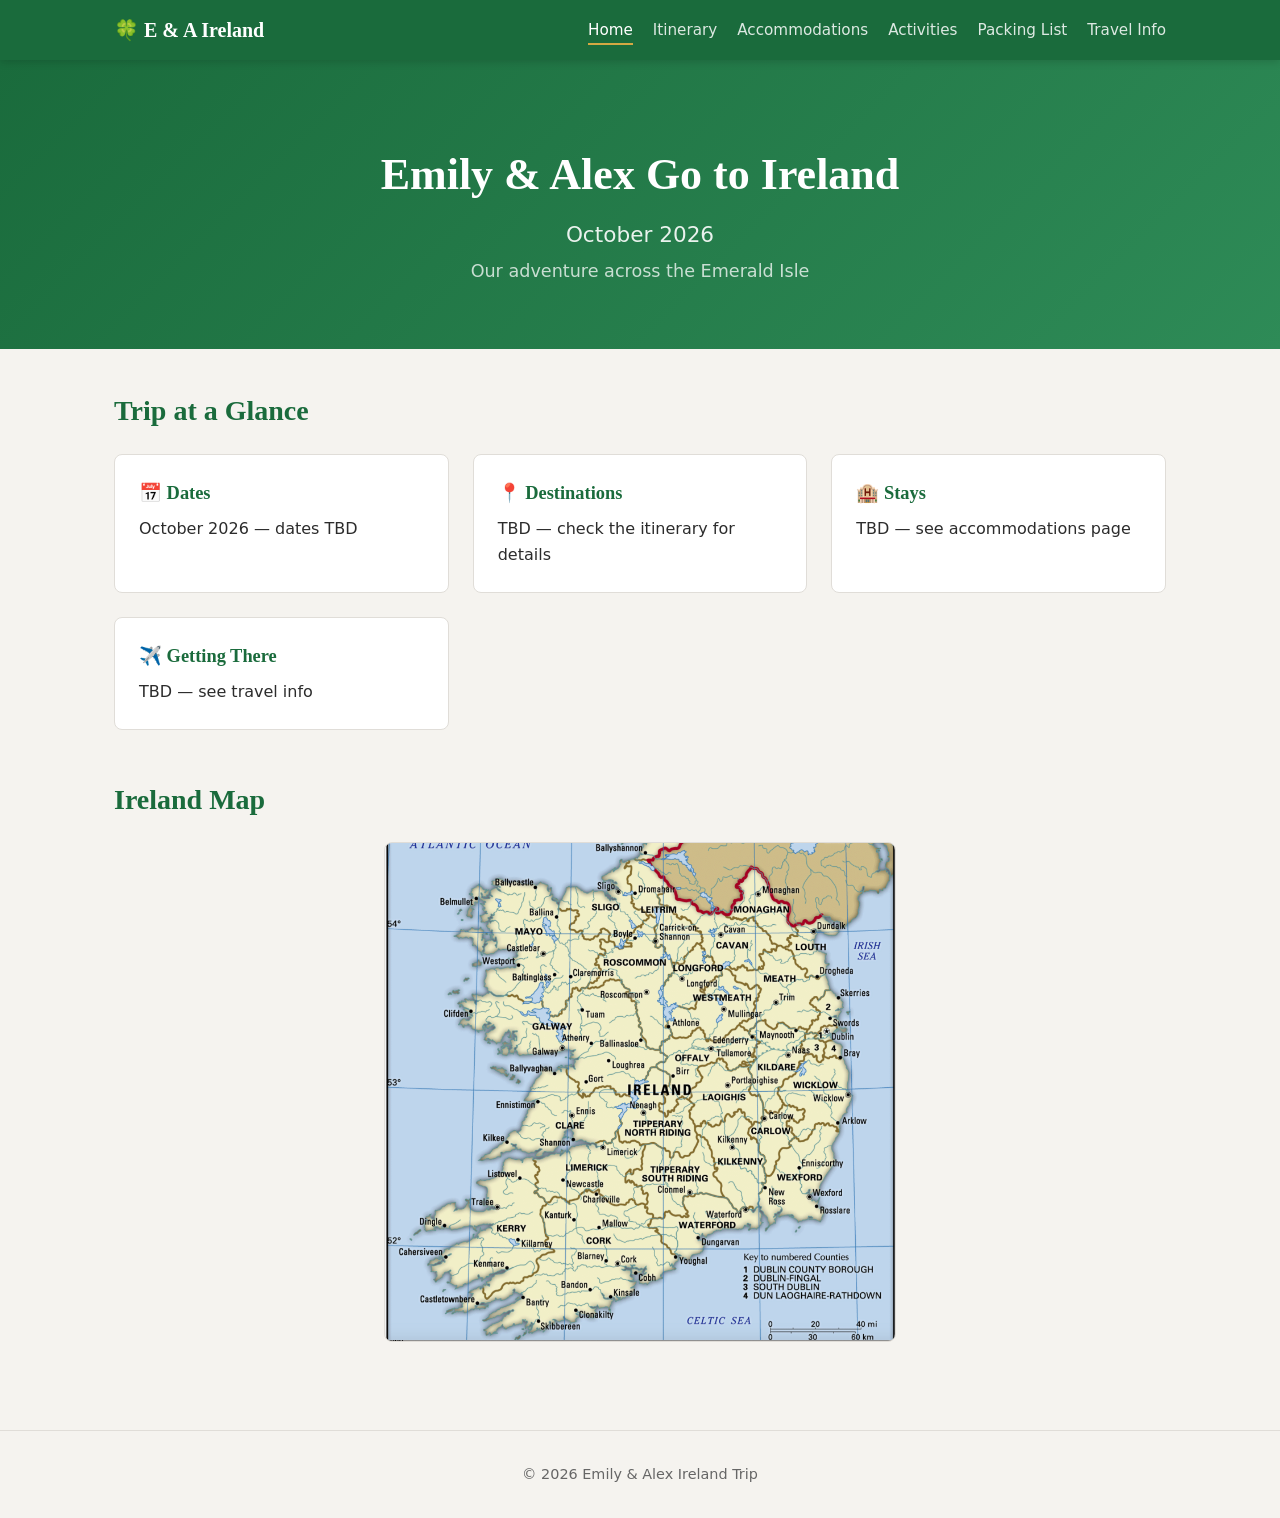
==== static_site_src/index.html @ a39cd1b7 "Init commit" ====
<!DOCTYPE html>
<html lang="en">
<head>
    <meta charset="UTF-8">
    <meta name="viewport" content="width=device-width, initial-scale=1.0">
    <title>Emily &amp; Alex — Ireland Trip 2026</title>
    <link rel="stylesheet" href="css/styles.css">
    <link rel="stylesheet" href="css/responsive.css">
</head>
<body>
    <nav id="main-nav">
        <div class="nav-container">
            <a href="index.html" class="nav-logo">🍀 E &amp; A Ireland</a>
            <button class="nav-toggle" aria-label="Toggle navigation">☰</button>
            <ul class="nav-links">
                <li><a href="index.html" class="active">Home</a></li>
                <li><a href="pages/itinerary.html">Itinerary</a></li>
                <li><a href="pages/accommodations.html">Accommodations</a></li>
                <li><a href="pages/activities.html">Activities</a></li>
                <li><a href="pages/packing.html">Packing List</a></li>
                <li><a href="pages/travel.html">Travel Info</a></li>
            </ul>
        </div>
    </nav>

    <header class="hero">
        <div class="hero-content">
            <h1>Emily &amp; Alex Go to Ireland</h1>
            <p class="hero-subtitle">October 2026</p>
            <p class="hero-tagline">Our adventure across the Emerald Isle</p>
        </div>
    </header>

    <main>
        <section class="overview">
            <h2>Trip at a Glance</h2>
            <div class="card-grid">
                <div class="card">
                    <h3>📅 Dates</h3>
                    <p>October 2026 — dates TBD</p>
                </div>
                <div class="card">
                    <h3>📍 Destinations</h3>
                    <p>TBD — check the itinerary for details</p>
                </div>
                <div class="card">
                    <h3>🏨 Stays</h3>
                    <p>TBD — see accommodations page</p>
                </div>
                <div class="card">
                    <h3>✈️ Getting There</h3>
                    <p>TBD — see travel info</p>
                </div>
            </div>
        </section>

        <section class="map-section">
            <h2>Ireland Map</h2>
            <div class="map-container">
                <img src="../resources/ireland_county_map.png" alt="Map of Ireland counties">
            </div>
        </section>
    </main>

    <footer>
        <p>&copy; 2026 Emily &amp; Alex Ireland Trip</p>
    </footer>

    <script src="js/nav.js"></script>
    <script src="js/main.js"></script>
</body>
</html>
---- static_site_src/css/styles.css ----
/* ============================================
   Emily & Alex Ireland Trip — Main Styles
   ============================================ */

/* --- Reset & Base --- */
*,
*::before,
*::after {
    margin: 0;
    padding: 0;
    box-sizing: border-box;
}

:root {
    --color-primary: #1a6b3c;      /* Irish green */
    --color-primary-light: #2e8b57;
    --color-accent: #d4a843;        /* Gold accent */
    --color-bg: #f5f3ef;            /* Warm off-white */
    --color-surface: #ffffff;
    --color-text: #2c2c2c;
    --color-text-muted: #666666;
    --color-border: #e0ddd8;
    --font-heading: 'Georgia', serif;
    --font-body: system-ui, -apple-system, 'Segoe UI', Roboto, sans-serif;
    --max-width: 1100px;
    --nav-height: 60px;
}

html {
    scroll-behavior: smooth;
}

body {
    font-family: var(--font-body);
    color: var(--color-text);
    background-color: var(--color-bg);
    line-height: 1.6;
}

img {
    max-width: 100%;
    height: auto;
    display: block;
}

a {
    color: var(--color-primary);
    text-decoration: none;
}

a:hover {
    color: var(--color-primary-light);
}

/* --- Navigation --- */
#main-nav {
    position: sticky;
    top: 0;
    z-index: 1000;
    background-color: var(--color-primary);
    box-shadow: 0 2px 8px rgba(0, 0, 0, 0.15);
}

.nav-container {
    max-width: var(--max-width);
    margin: 0 auto;
    display: flex;
    align-items: center;
    justify-content: space-between;
    padding: 0 1.5rem;
    height: var(--nav-height);
}

.nav-logo {
    color: #fff;
    font-family: var(--font-heading);
    font-size: 1.25rem;
    font-weight: bold;
}

.nav-logo:hover {
    color: var(--color-accent);
}

.nav-toggle {
    display: none;
    background: none;
    border: none;
    color: #fff;
    font-size: 1.5rem;
    cursor: pointer;
}

.nav-links {
    list-style: none;
    display: flex;
    gap: 1.25rem;
}

.nav-links a {
    color: rgba(255, 255, 255, 0.85);
    font-size: 0.95rem;
    padding: 0.25rem 0;
    transition: color 0.2s;
}

.nav-links a:hover,
.nav-links a.active {
    color: #fff;
    border-bottom: 2px solid var(--color-accent);
}

/* --- Hero (Home page) --- */
.hero {
    background: linear-gradient(135deg, var(--color-primary) 0%, var(--color-primary-light) 100%);
    color: #fff;
    text-align: center;
    padding: 5rem 1.5rem 4rem;
}

.hero h1 {
    font-family: var(--font-heading);
    font-size: 2.75rem;
    margin-bottom: 0.5rem;
}

.hero-subtitle {
    font-size: 1.35rem;
    opacity: 0.9;
    margin-bottom: 0.25rem;
}

.hero-tagline {
    font-size: 1.1rem;
    opacity: 0.75;
}

/* --- Page Header (Sub-pages) --- */
.page-header {
    background-color: var(--color-primary);
    color: #fff;
    text-align: center;
    padding: 3rem 1.5rem 2.5rem;
}

.page-header h1 {
    font-family: var(--font-heading);
    font-size: 2.25rem;
    margin-bottom: 0.35rem;
}

.page-header p {
    opacity: 0.85;
    font-size: 1.1rem;
}

/* --- Main Content --- */
main {
    max-width: var(--max-width);
    margin: 0 auto;
    padding: 2.5rem 1.5rem;
}

section {
    margin-bottom: 3rem;
}

section h2 {
    font-family: var(--font-heading);
    font-size: 1.75rem;
    margin-bottom: 1.25rem;
    color: var(--color-primary);
}

/* --- Card Grid --- */
.card-grid,
.activities-grid,
.packing-categories,
.accommodation-list,
.travel-details {
    display: grid;
    grid-template-columns: repeat(auto-fill, minmax(260px, 1fr));
    gap: 1.5rem;
}

.card,
.day-card {
    background-color: var(--color-surface);
    border: 1px solid var(--color-border);
    border-radius: 8px;
    padding: 1.5rem;
    transition: box-shadow 0.2s;
}

.card:hover,
.day-card:hover {
    box-shadow: 0 4px 12px rgba(0, 0, 0, 0.08);
}

.card h2,
.card h3,
.day-card h2 {
    font-family: var(--font-heading);
    margin-bottom: 0.5rem;
    color: var(--color-primary);
}

.card h3 {
    font-size: 1.15rem;
}

.card ul {
    list-style: disc inside;
    color: var(--color-text-muted);
}

.card ul li {
    padding: 0.2rem 0;
}

/* --- Itinerary Timeline --- */
.itinerary-timeline {
    display: flex;
    flex-direction: column;
    gap: 1.5rem;
}

.day-card .day-date {
    font-size: 0.9rem;
    color: var(--color-text-muted);
    margin-bottom: 0.5rem;
}

/* --- Packing Checklist --- */
.checklist {
    list-style: none;
}

.checklist li {
    padding: 0.35rem 0;
}

.checklist label {
    display: flex;
    align-items: center;
    gap: 0.5rem;
    cursor: pointer;
    color: var(--color-text);
}

.checklist input[type="checkbox"] {
    accent-color: var(--color-primary);
    width: 1.1rem;
    height: 1.1rem;
}

/* --- Map Section --- */
.map-container {
    text-align: center;
}

.map-container img {
    margin: 0 auto;
    max-height: 500px;
    border-radius: 8px;
    border: 1px solid var(--color-border);
}

/* --- Footer --- */
footer {
    text-align: center;
    padding: 2rem 1.5rem;
    color: var(--color-text-muted);
    font-size: 0.9rem;
    border-top: 1px solid var(--color-border);
}
---- static_site_src/css/responsive.css ----
/* ============================================
   Responsive Breakpoints
   ============================================ */

/* --- Tablet & below (≤ 768px) --- */
@media (max-width: 768px) {
    .nav-toggle {
        display: block;
    }

    .nav-links {
        display: none;
        flex-direction: column;
        position: absolute;
        top: var(--nav-height);
        left: 0;
        right: 0;
        background-color: var(--color-primary);
        padding: 1rem 1.5rem;
        gap: 0.75rem;
        box-shadow: 0 4px 8px rgba(0, 0, 0, 0.15);
    }

    .nav-links.open {
        display: flex;
    }

    .hero h1 {
        font-size: 2rem;
    }

    .hero-subtitle {
        font-size: 1.1rem;
    }

    .page-header h1 {
        font-size: 1.75rem;
    }

    .card-grid,
    .activities-grid,
    .packing-categories,
    .accommodation-list,
    .travel-details {
        grid-template-columns: 1fr;
    }
}

/* --- Small phones (≤ 480px) --- */
@media (max-width: 480px) {
    .hero {
        padding: 3rem 1rem 2.5rem;
    }

    .hero h1 {
        font-size: 1.6rem;
    }

    main {
        padding: 1.5rem 1rem;
    }

    .card,
    .day-card {
        padding: 1rem;
    }
}
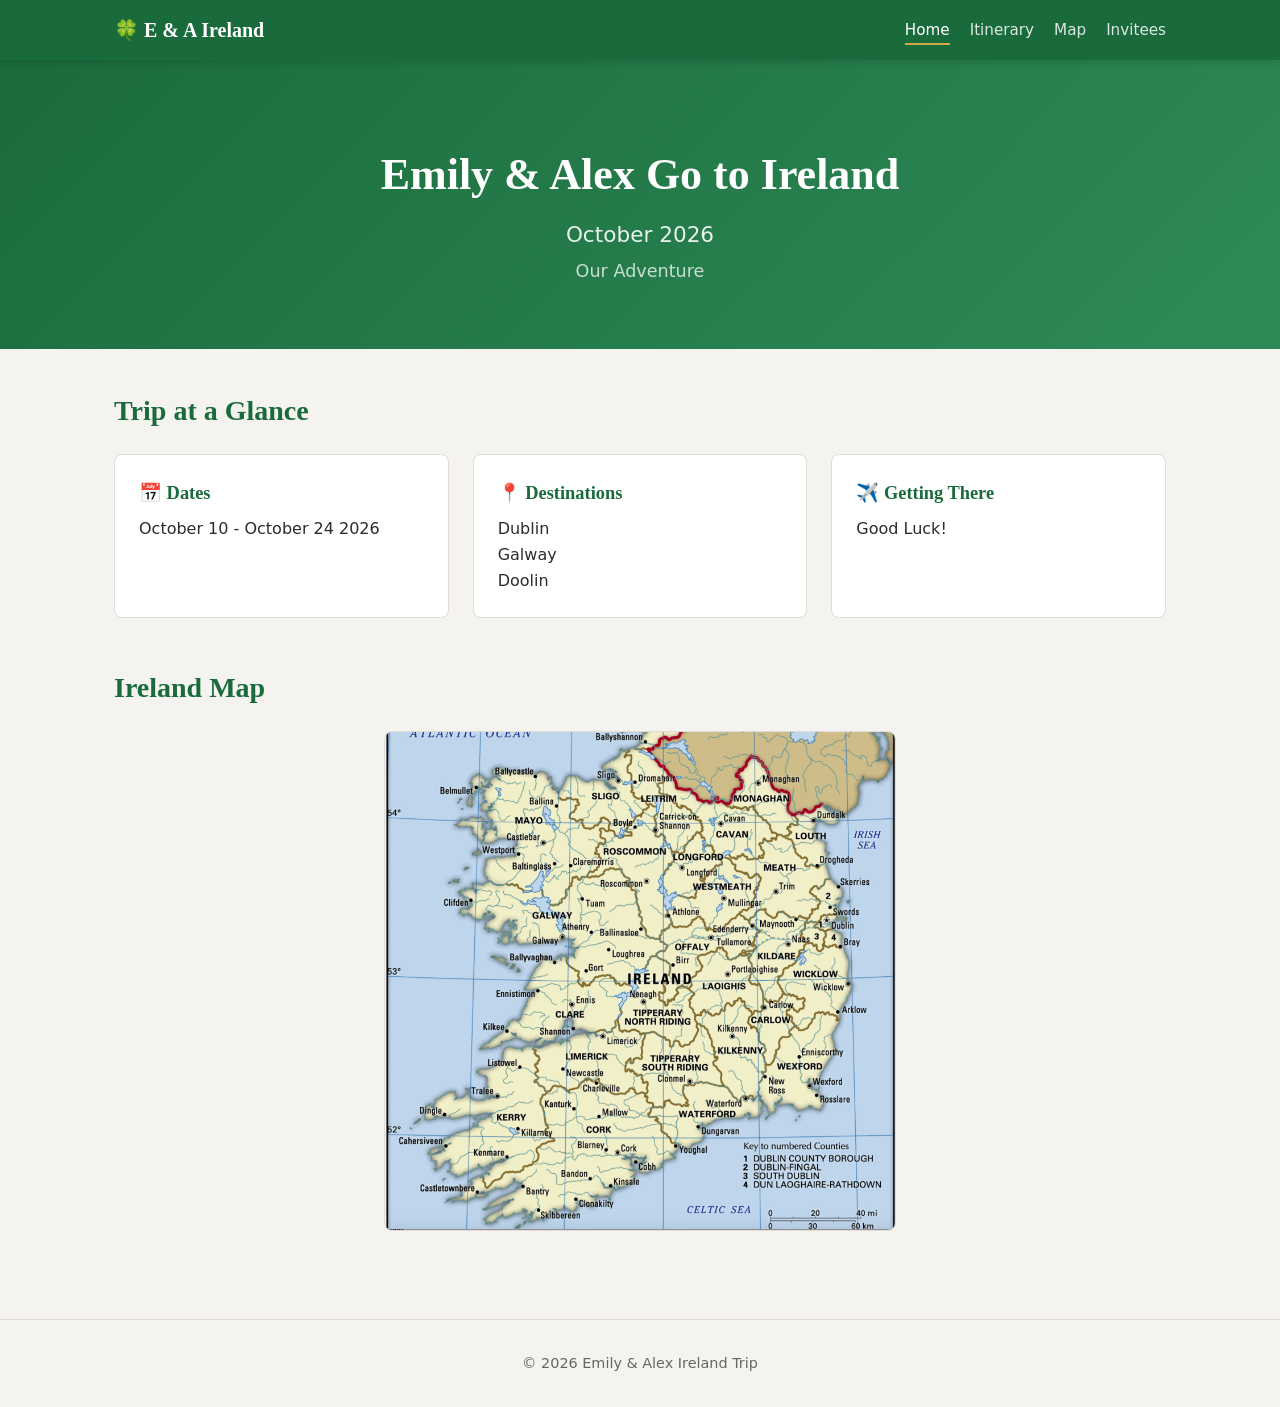
==== commit b0786de8: "Hide original commits with email address" ====
--- a/static_site_src/index.html
+++ b/static_site_src/index.html
@@ -15,10 +15,12 @@
             <ul class="nav-links">
                 <li><a href="index.html" class="active">Home</a></li>
                 <li><a href="pages/itinerary.html">Itinerary</a></li>
-                <li><a href="pages/accommodations.html">Accommodations</a></li>
-                <li><a href="pages/activities.html">Activities</a></li>
-                <li><a href="pages/packing.html">Packing List</a></li>
-                <li><a href="pages/travel.html">Travel Info</a></li>
+                <li><a href="pages/map.html">Map</a></li>
+<li><a href="pages/invitees.html">Invitees</a></li>
+<!--                <li><a href="pages/accommodations.html">Accommodations</a></li>-->
+<!--                <li><a href="pages/activities.html">Activities</a></li>-->
+<!--                <li><a href="pages/packing.html">Packing List</a></li>-->
+<!--                <li><a href="pages/travel.html">Travel Info</a></li>-->
             </ul>
         </div>
     </nav>
@@ -27,7 +29,7 @@
         <div class="hero-content">
             <h1>Emily &amp; Alex Go to Ireland</h1>
             <p class="hero-subtitle">October 2026</p>
-            <p class="hero-tagline">Our adventure across the Emerald Isle</p>
+            <p class="hero-tagline">Our Adventure</p>
         </div>
     </header>
 
@@ -37,19 +39,21 @@
             <div class="card-grid">
                 <div class="card">
                     <h3>📅 Dates</h3>
-                    <p>October 2026 — dates TBD</p>
+                    <p>October 10 - October 24 2026</p>
                 </div>
                 <div class="card">
                     <h3>📍 Destinations</h3>
-                    <p>TBD — check the itinerary for details</p>
+                    <p>Dublin</p>
+                    <p>Galway</p>
+                    <p>Doolin</p>
                 </div>
-                <div class="card">
-                    <h3>🏨 Stays</h3>
-                    <p>TBD — see accommodations page</p>
-                </div>
+<!--                <div class="card">-->
+<!--                    <h3>🏨 Stays</h3>-->
+<!--                    <p></p>-->
+<!--                </div>-->
                 <div class="card">
                     <h3>✈️ Getting There</h3>
-                    <p>TBD — see travel info</p>
+                    <p>Good Luck!</p>
                 </div>
             </div>
         </section>
--- a/static_site_src/css/styles.css
+++ b/static_site_src/css/styles.css
@@ -222,13 +222,76 @@
 .itinerary-timeline {
     display: flex;
     flex-direction: column;
-    gap: 1.5rem;
+    gap: 1.25rem;
+    position: relative;
+    padding-left: 2.5rem;
+    max-width: 800px;
+    margin: 0 auto;
+}
+
+.itinerary-timeline::before {
+    content: '';
+    position: absolute;
+    left: 0.75rem;
+    top: 0;
+    bottom: 0;
+    width: 2px;
+    background: linear-gradient(to bottom, var(--color-primary) 0%, rgba(46, 139, 87, 0.15) 100%);
+    border-radius: 2px;
+}
+
+.day-card {
+    position: relative;
+}
+
+.day-card::before {
+    content: '';
+    position: absolute;
+    left: -2.125rem;
+    top: 1.5rem;
+    transform: translateY(-50%);
+    width: 14px;
+    height: 14px;
+    border-radius: 50%;
+    background-color: var(--color-primary);
+    border: 3px solid var(--color-bg);
+    box-shadow: 0 0 0 2px var(--color-primary);
+    z-index: 1;
+}
+
+.day-card h2 {
+    font-size: 1.2rem;
 }
 
 .day-card .day-date {
-    font-size: 0.9rem;
+    font-size: 0.85rem;
     color: var(--color-text-muted);
-    margin-bottom: 0.5rem;
+    margin-bottom: 0.75rem;
+    font-style: italic;
+}
+
+.day-card ul {
+    list-style: none;
+    padding-left: 0;
+    margin-top: 0.5rem;
+}
+
+.day-card ul li {
+    padding: 0.3rem 0 0.3rem 1.25rem;
+    position: relative;
+    font-size: 0.95rem;
+    border-bottom: 1px solid var(--color-border);
+}
+
+.day-card ul li:last-child {
+    border-bottom: none;
+}
+
+.day-card ul li::before {
+    content: '▸';
+    position: absolute;
+    left: 0;
+    color: var(--color-accent);
 }
 
 /* --- Packing Checklist --- */
@@ -266,6 +329,55 @@
     border: 1px solid var(--color-border);
 }
 
+/* --- Invitees Grid --- */
+.invitees-grid {
+    display: grid;
+    grid-template-columns: repeat(auto-fill, minmax(260px, 1fr));
+    gap: 1.75rem;
+}
+
+.invitee-card {
+    background-color: var(--color-surface);
+    border: 1px solid var(--color-border);
+    border-radius: 8px;
+    padding: 1.5rem;
+    text-align: center;
+    transition: box-shadow 0.2s;
+}
+
+.invitee-card:hover {
+    box-shadow: 0 4px 12px rgba(0, 0, 0, 0.08);
+}
+
+.invitee-photo {
+    width: 140px;
+    height: 140px;
+    margin: 0 auto 1rem;
+    border-radius: 50%;
+    overflow: hidden;
+    border: 3px solid var(--color-border);
+    background-color: var(--color-bg);
+}
+
+.invitee-photo img {
+    width: 100%;
+    height: 100%;
+    object-fit: cover;
+}
+
+.invitee-card h3 {
+    font-family: var(--font-heading);
+    font-size: 1.2rem;
+    color: var(--color-primary);
+    margin-bottom: 0.5rem;
+}
+
+.invitee-blurb {
+    font-size: 0.95rem;
+    color: var(--color-text-muted);
+    line-height: 1.5;
+}
+
 /* --- Footer --- */
 footer {
     text-align: center;
